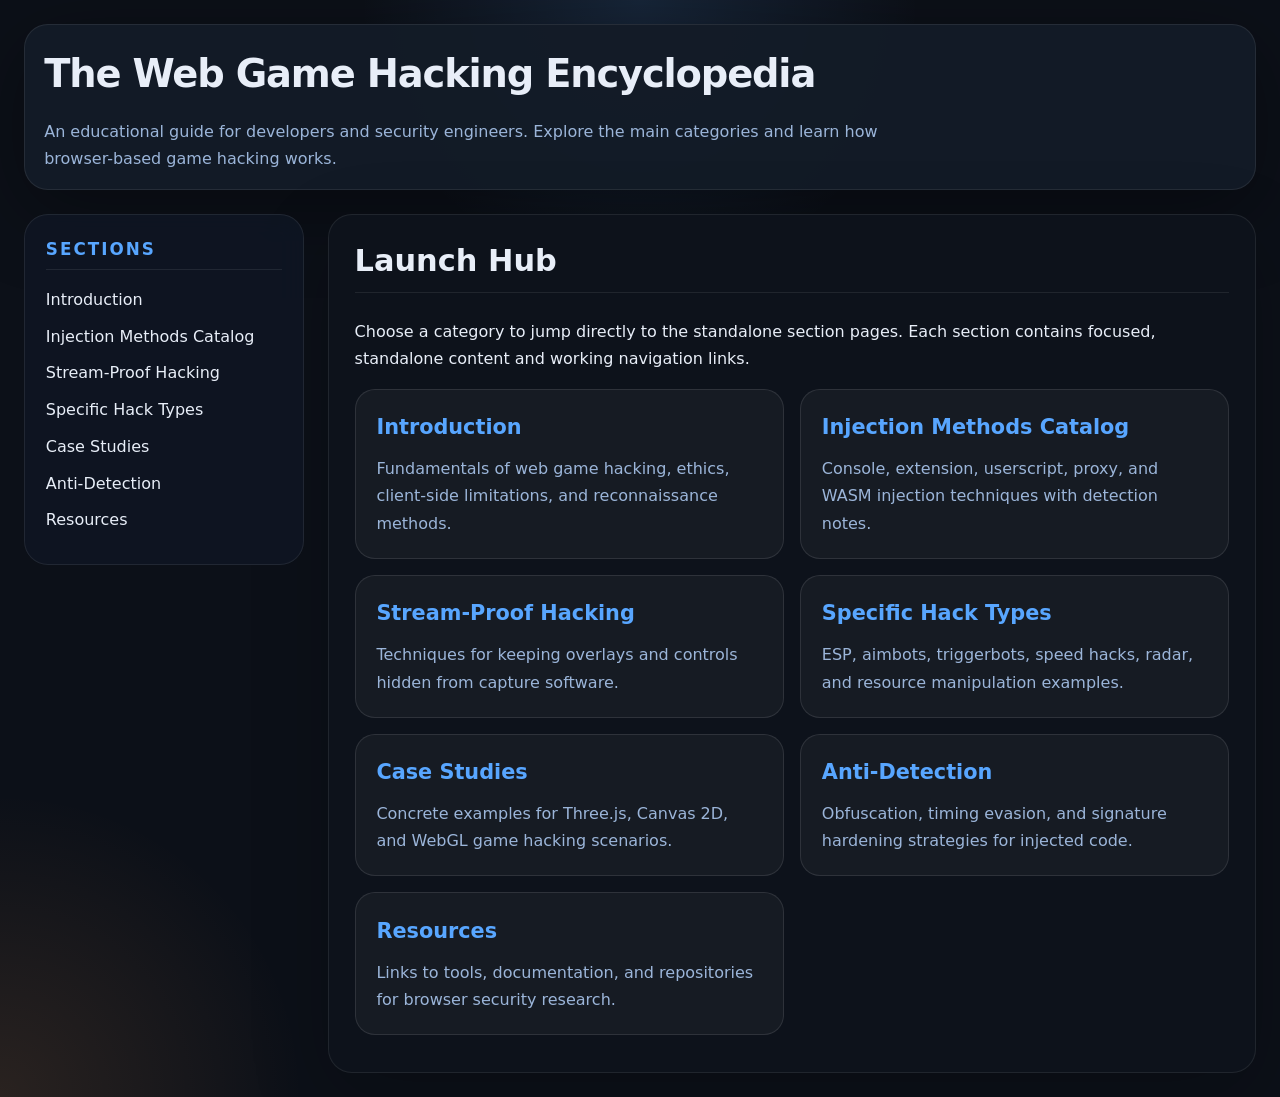
==== index.html @ 7a2f2954 "new file:   anti-detection.html 	new file:   case-studies.html 	new file:   index.html 	new file:   " ====
<!DOCTYPE html>
<html lang="en">
<head>
    <meta charset="UTF-8">
    <meta name="viewport" content="width=device-width, initial-scale=1.0">
    <title>The Web Game Hacking Encyclopedia</title>
    <link rel="stylesheet" href="style.css">
</head>
<body>
    <div class="page">
        <header>
            <h1>The Web Game Hacking Encyclopedia</h1>
            <p>An educational guide for developers and security engineers. Explore the main categories and learn how browser-based game hacking works.</p>
        </header>
        <nav class="sidebar" aria-label="Page navigation">
            <h2>Sections</h2>
            <ol>
                <li><a href="introduction.html">Introduction</a></li>
                <li><a href="injection.html">Injection Methods Catalog</a></li>
                <li><a href="stream-proof.html">Stream-Proof Hacking</a></li>
                <li><a href="specific-hack-types.html">Specific Hack Types</a></li>
                <li><a href="case-studies.html">Case Studies</a></li>
                <li><a href="anti-detection.html">Anti-Detection</a></li>
                <li><a href="resources.html">Resources</a></li>
            </ol>
        </nav>
        <main>
            <section>
                <h2>Launch Hub</h2>
                <p>Choose a category to jump directly to the standalone section pages. Each section contains focused, standalone content and working navigation links.</p>
                <div class="card-grid">
                    <a class="section-card" href="introduction.html">
                        <h3>Introduction</h3>
                        <p>Fundamentals of web game hacking, ethics, client-side limitations, and reconnaissance methods.</p>
                    </a>
                    <a class="section-card" href="injection.html">
                        <h3>Injection Methods Catalog</h3>
                        <p>Console, extension, userscript, proxy, and WASM injection techniques with detection notes.</p>
                    </a>
                    <a class="section-card" href="stream-proof.html">
                        <h3>Stream-Proof Hacking</h3>
                        <p>Techniques for keeping overlays and controls hidden from capture software.</p>
                    </a>
                    <a class="section-card" href="specific-hack-types.html">
                        <h3>Specific Hack Types</h3>
                        <p>ESP, aimbots, triggerbots, speed hacks, radar, and resource manipulation examples.</p>
                    </a>
                    <a class="section-card" href="case-studies.html">
                        <h3>Case Studies</h3>
                        <p>Concrete examples for Three.js, Canvas 2D, and WebGL game hacking scenarios.</p>
                    </a>
                    <a class="section-card" href="anti-detection.html">
                        <h3>Anti-Detection</h3>
                        <p>Obfuscation, timing evasion, and signature hardening strategies for injected code.</p>
                    </a>
                    <a class="section-card" href="resources.html">
                        <h3>Resources</h3>
                        <p>Links to tools, documentation, and repositories for browser security research.</p>
                    </a>
                </div>
            </section>
        </main>
    </div>
</body>
</html>
---- style.css ----
:root {
    color-scheme: dark;
    --bg: #0c1018;
    --surface: #121b26;
    --surface-alt: #161f2d;
    --text: #e8eef8;
    --muted: #9bb5d9;
    --accent: #58a6ff;
    --accent-2: #ffa657;
    --border: rgba(255,255,255,0.08);
    --shadow: rgba(0, 0, 0, 0.35);
    --code-bg: rgba(32, 38, 50, 0.95);
    font-family: Inter, ui-sans-serif, system-ui, -apple-system, BlinkMacSystemFont, "Segoe UI", sans-serif;
}
* {
    box-sizing: border-box;
}
body {
    margin: 0;
    min-height: 100vh;
    background: radial-gradient(circle at top, rgba(88, 166, 255, 0.14), transparent 22%),
                radial-gradient(circle at bottom left, rgba(255,166,87,0.12), transparent 18%),
                var(--bg);
    color: var(--text);
    line-height: 1.7;
}
.page {
    display: grid;
    grid-template-columns: 280px minmax(0, 1fr);
    gap: 1.5rem;
    max-width: 1400px;
    margin: 0 auto;
    padding: 1.5rem;
}
header {
    grid-column: 1 / -1;
    padding: 1rem 1.2rem;
    border: 1px solid var(--border);
    background: rgba(20, 28, 40, 0.95);
    border-radius: 24px;
    box-shadow: 0 20px 80px var(--shadow);
}
header h1 {
    margin: 0;
    font-size: clamp(2rem, 3vw, 3.2rem);
    letter-spacing: -0.03em;
}
header p {
    margin: 0.75rem 0 0;
    color: var(--muted);
    max-width: 860px;
}
nav.sidebar {
    position: sticky;
    top: 1.5rem;
    align-self: start;
    padding: 1.3rem;
    border: 1px solid var(--border);
    background: rgba(15, 22, 35, 0.9);
    border-radius: 24px;
    min-height: fit-content;
    backdrop-filter: blur(14px);
}
nav.sidebar h2 {
    margin-top: 0;
    font-size: 1.05rem;
    text-transform: uppercase;
    letter-spacing: 0.12em;
    color: var(--accent);
}
nav.sidebar ol {
    list-style: none;
    padding: 0;
    margin: 1rem 0 0;
}
nav.sidebar a {
    display: block;
    margin: 0.45rem 0;
    color: var(--text);
    text-decoration: none;
    transition: color 0.2s ease;
}
nav.sidebar a:hover {
    color: var(--accent-2);
}
main {
    padding: 1.3rem 1.6rem;
    border: 1px solid var(--border);
    background: rgba(14, 19, 28, 0.95);
    border-radius: 24px;
    box-shadow: 0 24px 80px rgba(0,0,0,0.2);
}
section + section {
    margin-top: 2rem;
}
h2 {
    margin-top: 0;
    font-size: 1.9rem;
    border-bottom: 1px solid rgba(255,255,255,0.08);
    padding-bottom: 0.3rem;
}
h3 {
    color: var(--accent);
    margin-bottom: 0.5rem;
    font-size: 1.3rem;
}
p, ul, ol, dl {
    margin: 0 0 1rem 0;
}
ul, ol {
    padding-left: 1.2rem;
}
li {
    margin-bottom: 0.6rem;
}
.notice {
    border-left: 4px solid var(--accent);
    padding: 1rem 1rem 1rem 1rem;
    background: rgba(88,166,255,0.08);
    color: var(--text);
    margin: 1rem 0;
    border-radius: 14px;
}
.notice.warning {
    border-color: #ff7a72;
    background: rgba(255,122,114,0.12);
}
.notice code {
    color: inherit;
    word-break: break-word;
}
.grid-2 {
    display: grid;
    grid-template-columns: repeat(2, minmax(0, 1fr));
    gap: 1rem;
}
.card-grid {
    display: grid;
    grid-template-columns: repeat(2, minmax(0, 1fr));
    gap: 1rem;
    margin: 1rem 0;
}
.section-card {
    display: block;
    padding: 1.3rem;
    border: 1px solid rgba(255,255,255,0.1);
    border-radius: 20px;
    background: rgba(255,255,255,0.04);
    color: var(--text);
    text-decoration: none;
    transition: transform 0.2s ease, border-color 0.2s ease, background 0.2s ease;
}
.section-card:hover {
    transform: translateY(-2px);
    border-color: var(--accent);
    background: rgba(88,166,255,0.12);
}
.section-card h3 {
    margin-top: 0;
    margin-bottom: 0.6rem;
}
.section-card p {
    margin: 0;
    color: var(--muted);
}
.table-wrapper {
    overflow-x: auto;
    margin: 1rem 0;
    border-radius: 16px;
    border: 1px solid var(--border);
    background: rgba(20, 28, 40, 0.9);
}
table {
    width: 100%;
    border-collapse: collapse;
    color: var(--text);
}
th, td {
    padding: 0.95rem 1rem;
    border-bottom: 1px solid rgba(255,255,255,0.08);
    text-align: left;
}
th {
    color: var(--accent);
    background: rgba(255,255,255,0.03);
}
code, pre {
    font-family: ui-monospace, SFMono-Regular, Menlo, Monaco, Consolas, "Liberation Mono", "Courier New", monospace;
}
pre {
    margin: 1rem 0;
    padding: 1rem;
    overflow-x: auto;
    background: var(--code-bg);
    border: 1px solid rgba(255,255,255,0.1);
    border-radius: 16px;
}
pre code {
    color: #e3f6ff;
}
.pill {
    display: inline-flex;
    align-items: center;
    gap: 0.4rem;
    padding: 0.4rem 0.8rem;
    border-radius: 999px;
    background: rgba(88,166,255,0.12);
    color: var(--accent);
    font-size: 0.9rem;
}
.builder {
    margin: 1.5rem 0;
    padding: 1.1rem;
    border-radius: 18px;
    background: rgba(255,255,255,0.04);
    border: 1px solid rgba(255,255,255,0.08);
}
.builder-header {
    display: flex;
    flex-wrap: wrap;
    align-items: center;
    gap: 0.8rem;
    margin-bottom: 1rem;
}
.builder-label {
    font-weight: 700;
    color: var(--text);
}
.builder-select {
    padding: 0.85rem 1rem;
    border-radius: 16px;
    border: 1px solid rgba(255,255,255,0.12);
    background: rgba(15, 22, 35, 0.94);
    color: var(--text);
    font-size: 1rem;
    min-width: 220px;
}
.copy-code {
    padding: 0.85rem 1rem;
    border-radius: 999px;
    border: none;
    background: var(--accent);
    color: #061325;
    font-weight: 700;
    cursor: pointer;
    transition: background 0.2s ease, transform 0.2s ease;
}
.copy-code:hover {
    background: var(--accent-2);
    transform: translateY(-1px);
}
.builder-preview {
    margin-top: 0.9rem;
}
.builder-notes {
    padding: 1rem;
    border-radius: 16px;
    background: rgba(255,255,255,0.05);
    border: 1px solid rgba(255,255,255,0.08);
    color: var(--muted);
    line-height: 1.6;
}
.section-highlight {
    padding: 1rem;
    border-radius: 18px;
    background: rgba(255,166,87,0.08);
    border: 1px solid rgba(255,166,87,0.12);
}
@media(max-width: 980px) {
    .page { grid-template-columns: 1fr; }
    nav.sidebar { position: relative; top: 0; }
}
@media(max-width: 700px) {
    header, nav.sidebar, main { padding: 1rem; }
    .page { padding: 1rem; }
}
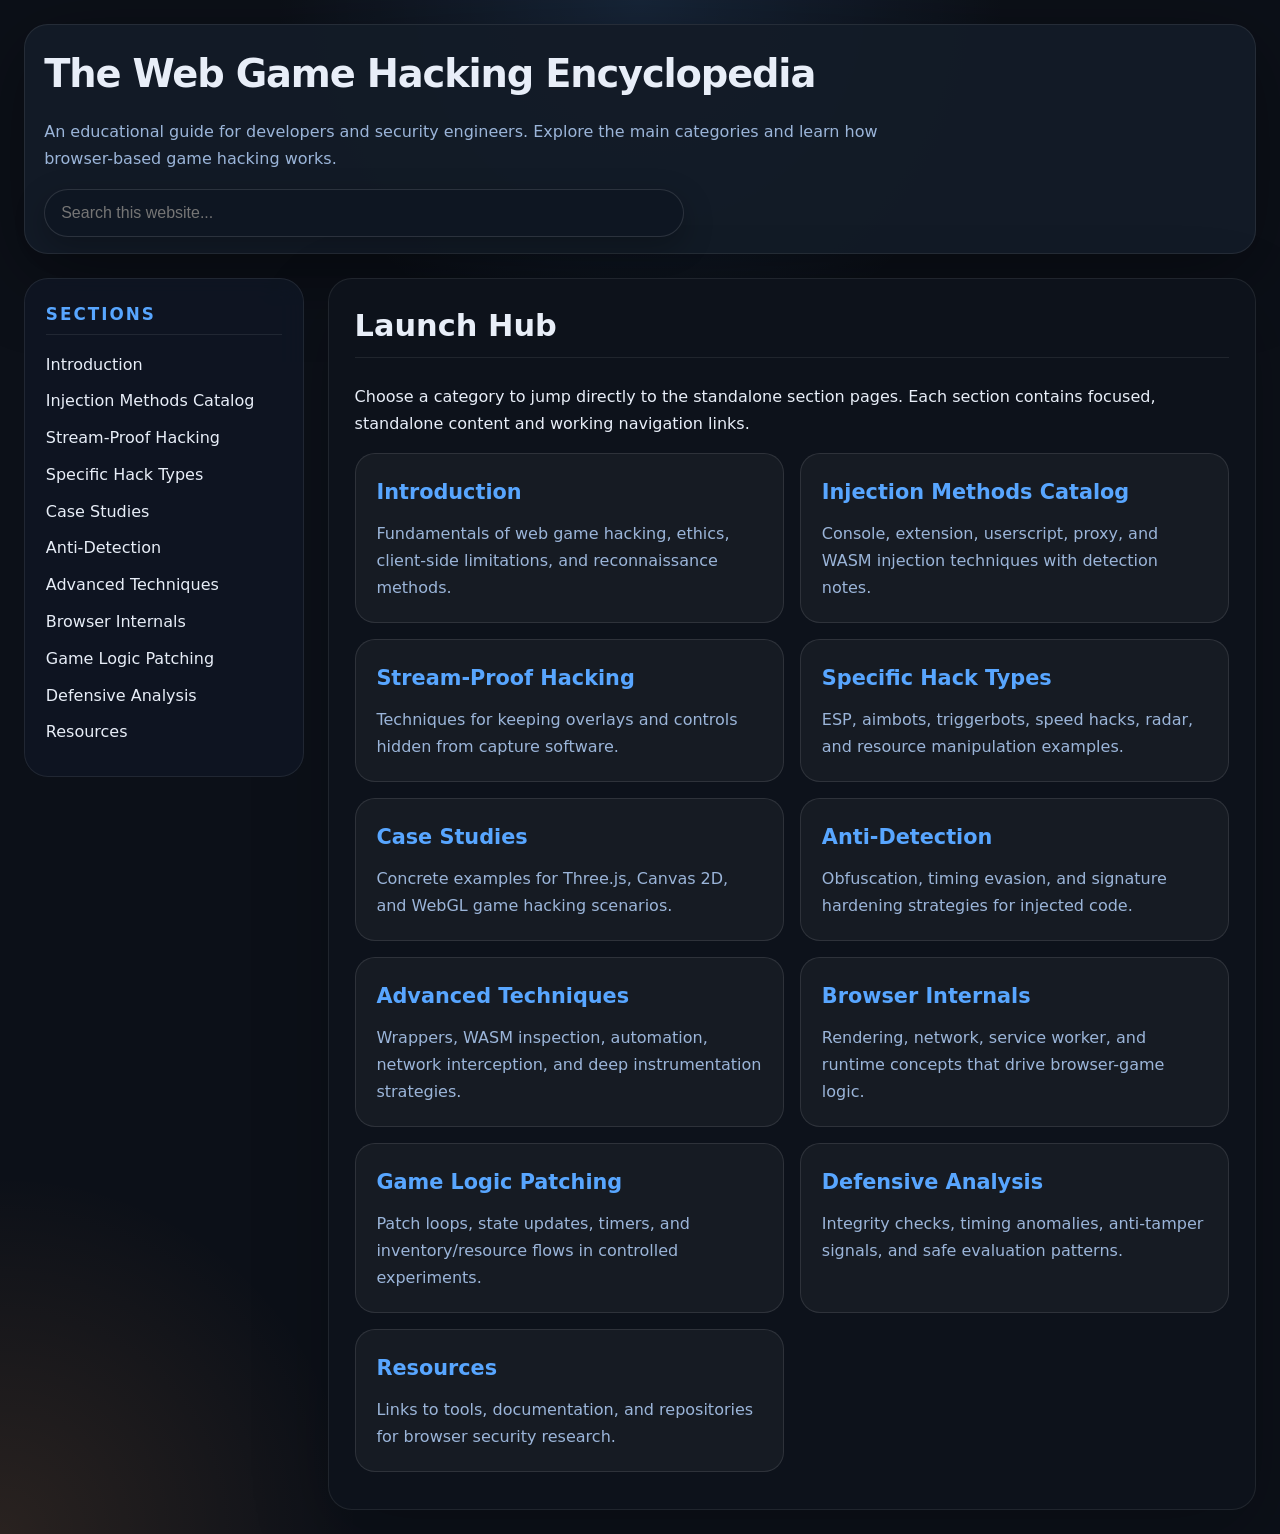
==== commit 7fe20003: "new file:   advanced-techniques.html 	modified:   anti-detection.html 	new file:   browser-internals" ====
--- a/index.html
+++ b/index.html
@@ -11,6 +11,10 @@
         <header>
             <h1>The Web Game Hacking Encyclopedia</h1>
             <p>An educational guide for developers and security engineers. Explore the main categories and learn how browser-based game hacking works.</p>
+            <div class="site-search">
+                <input id="site-search-input" type="search" placeholder="Search this website..." aria-label="Search this website" autocomplete="off">
+                <div id="site-search-results" class="search-results" hidden></div>
+            </div>
         </header>
         <nav class="sidebar" aria-label="Page navigation">
             <h2>Sections</h2>
@@ -21,6 +25,10 @@
                 <li><a href="specific-hack-types.html">Specific Hack Types</a></li>
                 <li><a href="case-studies.html">Case Studies</a></li>
                 <li><a href="anti-detection.html">Anti-Detection</a></li>
+                <li><a href="advanced-techniques.html">Advanced Techniques</a></li>
+                <li><a href="browser-internals.html">Browser Internals</a></li>
+                <li><a href="game-logic-patching.html">Game Logic Patching</a></li>
+                <li><a href="defensive-analysis.html">Defensive Analysis</a></li>
                 <li><a href="resources.html">Resources</a></li>
             </ol>
         </nav>
@@ -53,6 +61,22 @@
                         <h3>Anti-Detection</h3>
                         <p>Obfuscation, timing evasion, and signature hardening strategies for injected code.</p>
                     </a>
+                    <a class="section-card" href="advanced-techniques.html">
+                        <h3>Advanced Techniques</h3>
+                        <p>Wrappers, WASM inspection, automation, network interception, and deep instrumentation strategies.</p>
+                    </a>
+                    <a class="section-card" href="browser-internals.html">
+                        <h3>Browser Internals</h3>
+                        <p>Rendering, network, service worker, and runtime concepts that drive browser-game logic.</p>
+                    </a>
+                    <a class="section-card" href="game-logic-patching.html">
+                        <h3>Game Logic Patching</h3>
+                        <p>Patch loops, state updates, timers, and inventory/resource flows in controlled experiments.</p>
+                    </a>
+                    <a class="section-card" href="defensive-analysis.html">
+                        <h3>Defensive Analysis</h3>
+                        <p>Integrity checks, timing anomalies, anti-tamper signals, and safe evaluation patterns.</p>
+                    </a>
                     <a class="section-card" href="resources.html">
                         <h3>Resources</h3>
                         <p>Links to tools, documentation, and repositories for browser security research.</p>
@@ -61,5 +85,6 @@
             </section>
         </main>
     </div>
+    <script src="interactive.js"></script>
 </body>
 </html>
--- a/style.css
+++ b/style.css
@@ -50,6 +50,54 @@
     color: var(--muted);
     max-width: 860px;
 }
+.site-search {
+    position: relative;
+    margin-top: 1rem;
+    max-width: 640px;
+}
+.site-search input {
+    width: 100%;
+    padding: 0.9rem 1rem;
+    border-radius: 999px;
+    border: 1px solid rgba(255,255,255,0.12);
+    background: rgba(15, 22, 35, 0.96);
+    color: var(--text);
+    font-size: 1rem;
+    box-shadow: 0 10px 30px rgba(0,0,0,0.25);
+}
+.site-search input:focus {
+    outline: 2px solid rgba(88,166,255,0.45);
+    border-color: var(--accent);
+}
+.search-results {
+    position: absolute;
+    top: calc(100% + 0.35rem);
+    left: 0;
+    right: 0;
+    z-index: 30;
+    border: 1px solid rgba(255,255,255,0.12);
+    border-radius: 18px;
+    background: rgba(8, 12, 18, 0.98);
+    box-shadow: 0 18px 40px rgba(0,0,0,0.35);
+    overflow: hidden;
+}
+.search-results[hidden] { display: none; }
+.search-result {
+    display: block;
+    padding: 0.9rem 1rem;
+    color: var(--text);
+    text-decoration: none;
+    border-bottom: 1px solid rgba(255,255,255,0.08);
+}
+.search-result:hover {
+    background: rgba(88,166,255,0.12);
+}
+.search-result strong { display: block; margin-bottom: 0.15rem; }
+.search-result small { color: var(--muted); display: block; }
+.search-empty {
+    padding: 0.9rem 1rem;
+    color: var(--muted);
+}
 nav.sidebar {
     position: sticky;
     top: 1.5rem;
